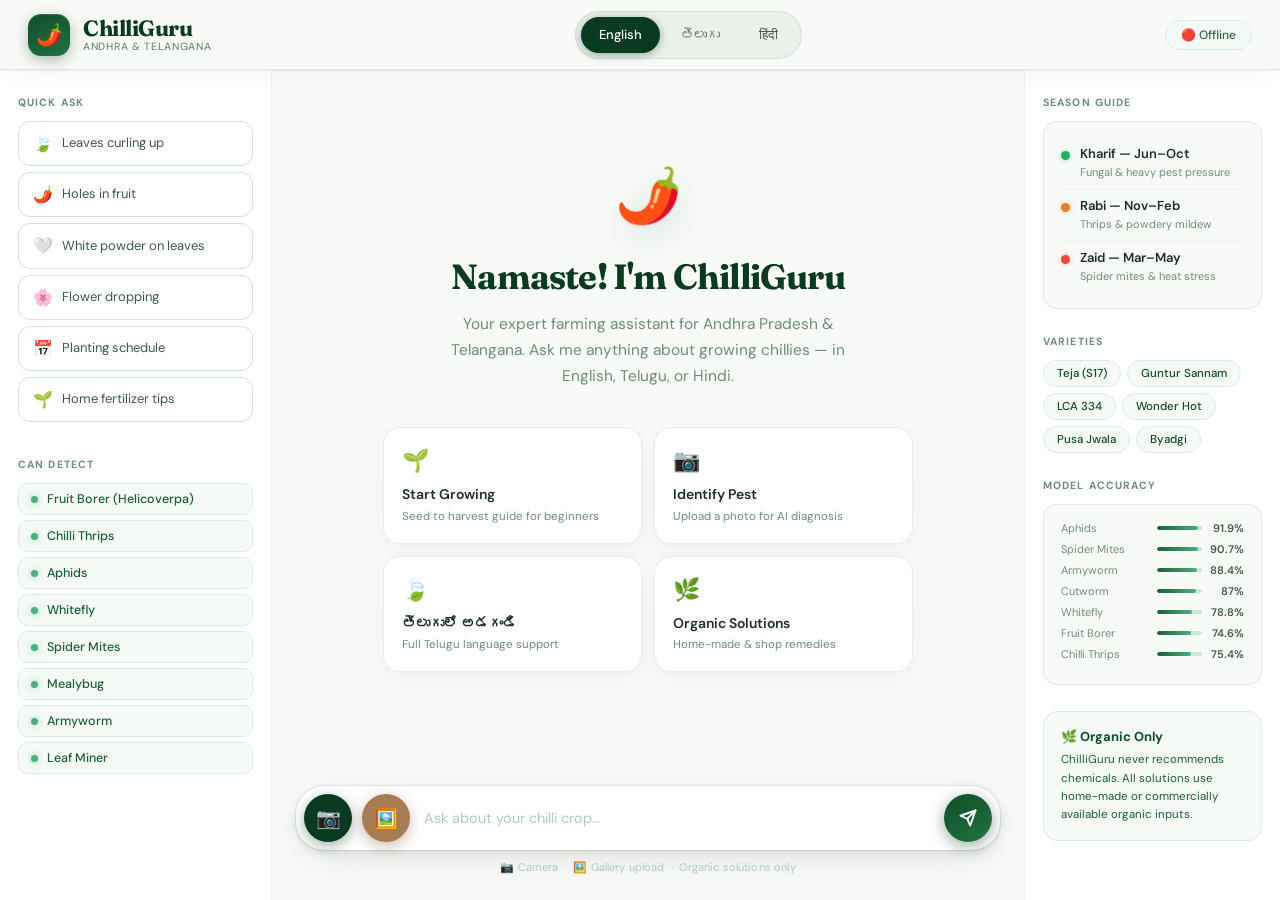
==== static/index.html @ 15f83ca5 "Fix: Repair broken CSS and JS path references after directory cleanup" ====
<!DOCTYPE html>
<html lang="en">
<head>
<meta charset="UTF-8">
<meta name="viewport" content="width=device-width, initial-scale=1.0">
<title>ChilliGuru — Chilli Farming Expert</title>
<link rel="preconnect" href="https://fonts.googleapis.com">
<link rel="preconnect" href="https://fonts.gstatic.com" crossorigin>
<link href="https://fonts.googleapis.com/css2?family=Fraunces:ital,opsz,wght@0,9..144,400;0,9..144,600;0,9..144,700;1,9..144,400&family=DM+Sans:ital,opsz,wght@0,9..40,300;0,9..40,400;0,9..40,500;0,9..40,600;1,9..40,400&display=swap" rel="stylesheet">
<link rel="stylesheet" href="/static/css/style.css">
</head>
<body>

<!-- ── Glassmorphism Header ───────────────────────────────────────────────── -->
<header>
  <div class="logo">
    <div class="logo-mark">🌶️</div>
    <div class="logo-copy">
      <span class="logo-name">ChilliGuru</span>
      <span class="logo-sub">Andhra &amp; Telangana</span>
    </div>
  </div>

  <div class="header-center">
    <div class="lang-capsule-group">
      <button class="lang-capsule active" onclick="setLang('en', this)">English</button>
      <button class="lang-capsule" onclick="setLang('te', this)">తెలుగు</button>
      <button class="lang-capsule" onclick="setLang('hi', this)">हिंदी</button>
    </div>
  </div>

  <div class="header-right">
    <div class="status-pill" id="modelStatusPill">⚪ Checking…</div>
  </div>
</header>

<!-- ── App Layout ─────────────────────────────────────────────────────────── -->
<div class="app-layout">

  <!-- Left Sidebar -->
  <aside class="sidebar-left">

    <div>
      <div class="section-label">Quick Ask</div>
      <button class="quick-btn" onclick="askQuestion('My chilli leaves are curling upward. What should I do?')">
        <span class="q-icon">🍃</span>Leaves curling up
      </button>
      <button class="quick-btn" onclick="askQuestion('I see holes in my chilli fruit. What pest is this?')">
        <span class="q-icon">🌶️</span>Holes in fruit
      </button>
      <button class="quick-btn" onclick="askQuestion('White powder on my chilli leaves. How to treat organically?')">
        <span class="q-icon">🤍</span>White powder on leaves
      </button>
      <button class="quick-btn" onclick="askQuestion('My chilli flowers are dropping. What is the reason?')">
        <span class="q-icon">🌸</span>Flower dropping
      </button>
      <button class="quick-btn" onclick="askQuestion('Best time to plant Teja chilli in Guntur for Kharif season?')">
        <span class="q-icon">📅</span>Planting schedule
      </button>
      <button class="quick-btn" onclick="askQuestion('How to prepare organic fertilizer for chilli at home?')">
        <span class="q-icon">🌱</span>Home fertilizer tips
      </button>
    </div>

    <div>
      <div class="section-label">Can Detect</div>
      <div class="pest-list">
        <div class="pest-tag"><div class="pest-dot"></div>Fruit Borer (Helicoverpa)</div>
        <div class="pest-tag"><div class="pest-dot"></div>Chilli Thrips</div>
        <div class="pest-tag"><div class="pest-dot"></div>Aphids</div>
        <div class="pest-tag"><div class="pest-dot"></div>Whitefly</div>
        <div class="pest-tag"><div class="pest-dot"></div>Spider Mites</div>
        <div class="pest-tag"><div class="pest-dot"></div>Mealybug</div>
        <div class="pest-tag"><div class="pest-dot"></div>Armyworm</div>
        <div class="pest-tag"><div class="pest-dot"></div>Leaf Miner</div>
      </div>
    </div>

  </aside>

  <!-- Main Chat -->
  <main class="chat-area">
    <div class="chat-messages" id="chatMessages">

      <!-- Welcome State -->
      <div class="welcome" id="welcomeState">
        <div class="welcome-glyph">🌶️</div>
        <h2>Namaste! I'm ChilliGuru</h2>
        <p>Your expert farming assistant for Andhra Pradesh &amp; Telangana. Ask me anything about growing chillies — in English, Telugu, or Hindi.</p>
        <div class="welcome-cards">
          <div class="welcome-card" onclick="askQuestion('I am a beginner. How do I start growing Teja chilli?')">
            <span class="wc-icon">🌱</span>
            <div class="wc-title">Start Growing</div>
            <div class="wc-desc">Seed to harvest guide for beginners</div>
          </div>
          <div class="welcome-card" onclick="triggerImageUpload()">
            <span class="wc-icon">📷</span>
            <div class="wc-title">Identify Pest</div>
            <div class="wc-desc">Upload a photo for AI diagnosis</div>
          </div>
          <div class="welcome-card" onclick="askQuestion('నా మిరప ఆకులు పసుపు రంగులోకి మారుతున్నాయి — ఎందుకు?')">
            <span class="wc-icon">🍃</span>
            <div class="wc-title">తెలుగులో అడగండి</div>
            <div class="wc-desc">Full Telugu language support</div>
          </div>
          <div class="welcome-card" onclick="askQuestion('Best organic spray to prevent pests during Kharif season in Guntur?')">
            <span class="wc-icon">🌿</span>
            <div class="wc-title">Organic Solutions</div>
            <div class="wc-desc">Home-made &amp; shop remedies</div>
          </div>
        </div>
      </div>

    </div>

    <!-- Image Preview -->
    <div class="image-preview" id="imagePreview">
      <img class="preview-img" id="previewImg" src="" alt="">
      <span id="previewName">photo.jpg</span>
      <button class="remove-img" onclick="removeImage()" aria-label="Remove image">✕</button>
    </div>

    <!-- Floating Input Dock -->
    <div class="input-area">
      <div class="input-box">
        <button class="dock-camera" onclick="openCamera()" title="Take photo with camera" aria-label="Open camera">📷</button>
        <button class="dock-upload" onclick="triggerImageUpload()" title="Upload from gallery" aria-label="Upload image">🖼️</button>
        <textarea
          id="userInput"
          placeholder="Ask about your chilli crop…"
          rows="1"
          onkeydown="handleKey(event)"
          oninput="autoResize(this)"
        ></textarea>
        <button class="send-btn" id="sendBtn" onclick="sendMessage()" aria-label="Send message">
          <svg width="18" height="18" viewBox="0 0 24 24" fill="none" stroke="currentColor" stroke-width="2.5" stroke-linecap="round" stroke-linejoin="round">
            <path d="M22 2L11 13"/><path d="M22 2L15 22 11 13 2 9l20-7z"/>
          </svg>
        </button>
      </div>
      <div class="input-hint">📷 Camera &nbsp;·&nbsp; 🖼️ Gallery upload &nbsp;·&nbsp; Organic solutions only</div>
    </div>

    <input type="file" id="fileInput" accept="image/*" onchange="handleImageUpload(event)">
  </main>

  <!-- Right Sidebar -->
  <aside class="sidebar-right">

    <div>
      <div class="section-label">Season Guide</div>
      <div class="info-panel">
        <div class="season-item">
          <div class="season-dot" style="background:#27AE60;box-shadow:0 0 6px rgba(39,174,96,.4)"></div>
          <div>
            <div class="season-name">Kharif &mdash; Jun–Oct</div>
            <div class="season-note">Fungal &amp; heavy pest pressure</div>
          </div>
        </div>
        <div class="season-item">
          <div class="season-dot" style="background:#E67E22;box-shadow:0 0 6px rgba(230,126,34,.4)"></div>
          <div>
            <div class="season-name">Rabi &mdash; Nov–Feb</div>
            <div class="season-note">Thrips &amp; powdery mildew</div>
          </div>
        </div>
        <div class="season-item">
          <div class="season-dot" style="background:#E74C3C;box-shadow:0 0 6px rgba(231,76,60,.4)"></div>
          <div>
            <div class="season-name">Zaid &mdash; Mar–May</div>
            <div class="season-note">Spider mites &amp; heat stress</div>
          </div>
        </div>
      </div>
    </div>

    <div>
      <div class="section-label">Varieties</div>
      <div class="variety-cloud">
        <span class="variety-chip">Teja (S17)</span>
        <span class="variety-chip">Guntur Sannam</span>
        <span class="variety-chip">LCA 334</span>
        <span class="variety-chip">Wonder Hot</span>
        <span class="variety-chip">Pusa Jwala</span>
        <span class="variety-chip">Byadgi</span>
      </div>
    </div>

    <div>
      <div class="section-label">Model Accuracy</div>
      <div class="info-panel">
        <div class="acc-row"><span class="acc-name">Aphids</span><div class="acc-track"><div class="acc-fill" style="width:91.9%"></div></div><span class="acc-pct">91.9%</span></div>
        <div class="acc-row"><span class="acc-name">Spider Mites</span><div class="acc-track"><div class="acc-fill" style="width:90.7%"></div></div><span class="acc-pct">90.7%</span></div>
        <div class="acc-row"><span class="acc-name">Armyworm</span><div class="acc-track"><div class="acc-fill" style="width:88.4%"></div></div><span class="acc-pct">88.4%</span></div>
        <div class="acc-row"><span class="acc-name">Cutworm</span><div class="acc-track"><div class="acc-fill" style="width:87%"></div></div><span class="acc-pct">87%</span></div>
        <div class="acc-row"><span class="acc-name">Whitefly</span><div class="acc-track"><div class="acc-fill" style="width:78.8%"></div></div><span class="acc-pct">78.8%</span></div>
        <div class="acc-row"><span class="acc-name">Fruit Borer</span><div class="acc-track"><div class="acc-fill" style="width:74.6%"></div></div><span class="acc-pct">74.6%</span></div>
        <div class="acc-row"><span class="acc-name">Chilli Thrips</span><div class="acc-track"><div class="acc-fill" style="width:75.4%"></div></div><span class="acc-pct">75.4%</span></div>
      </div>
    </div>

    <div class="organic-panel">
      <div class="organic-title">🌿 Organic Only</div>
      <div class="organic-body">ChilliGuru never recommends chemicals. All solutions use home-made or commercially available organic inputs.</div>
    </div>

  </aside>

</div>

<!-- Camera Modal -->
<div class="camera-modal" id="cameraModal">
  <video class="camera-video" id="cameraVideo" autoplay playsinline muted></video>
  <div class="camera-controls">
    <button class="cam-btn capture" onclick="capturePhoto()">📸 Capture</button>
    <button class="cam-btn close-cam" onclick="closeCamera()">✕ Close</button>
  </div>
</div>

<script src="/static/js/app.js"></script>
</body>
</html>
---- static/css/style.css ----
/* ─────────────────────────────────────────────────────────────────────────────
   Design Tokens
───────────────────────────────────────────────────────────────────────────── */
:root {
  /* Emerald brand scale */
  --e-950: #061A0E;
  --e-900: #0A3A20;   /* primary brand */
  --e-800: #0F4D2A;
  --e-700: #1A6035;
  --e-600: #237341;
  --e-500: #2D8B57;
  --e-400: #4CAF7C;
  --e-300: #7DB89B;
  --e-200: #B5D9C8;
  --e-100: #D8EEE5;
  --e-50:  #EEF7F2;
  --e-25:  #F5FAF7;

  /* Earth / Bronze (upload button) */
  --br-900: #4A2800;
  --br-700: #6B4226;
  --br-600: #8B5E3C;
  --br-500: #A67C52;
  --br-300: #C9A882;
  --br-100: #F5EBE0;

  /* Amber (warnings) */
  --am-900: #78350F;
  --am-700: #B45309;
  --am-500: #D97706;
  --am-300: #FCD34D;
  --am-200: #FDE68A;
  --am-100: #FEF3C7;
  --am-50:  #FFFBEB;

  /* Ink scale */
  --ink-950: #081510;
  --ink-800: #1C3029;
  --ink-600: #3D5C48;
  --ink-400: #6B8F7A;
  --ink-200: #AECDBF;
  --ink-100: #D0E4DC;
  --ink-50:  #EBF4EF;

  /* Surfaces */
  --bg:           #F8FAF7;
  --surface:      #FFFFFF;
  --surface-tint: #F2FAF6;

  /* Shadows */
  --shadow-xs:    0 1px 3px rgba(0,0,0,0.04), 0 1px 2px rgba(0,0,0,0.03);
  --shadow-sm:    0 4px 14px -2px rgba(0,0,0,0.06), 0 2px 6px -2px rgba(0,0,0,0.04);
  --shadow-card:  0 10px 30px -5px rgba(0,0,0,0.05), 0 2px 8px -3px rgba(0,0,0,0.03);
  --shadow-float: 0 20px 60px -12px rgba(0,0,0,0.18), 0 8px 24px -8px rgba(0,0,0,0.1);

  /* Touch targets */
  --touch: 48px;
}

/* ─────────────────────────────────────────────────────────────────────────────
   Reset & Base
───────────────────────────────────────────────────────────────────────────── */
*, *::before, *::after { margin: 0; padding: 0; box-sizing: border-box; }
html, body { height: 100%; }

body {
  font-family: 'DM Sans', -apple-system, BlinkMacSystemFont, sans-serif;
  background: var(--bg);
  color: var(--ink-800);
  display: flex;
  flex-direction: column;
  -webkit-font-smoothing: antialiased;
  -moz-osx-font-smoothing: grayscale;
}

button { font-family: inherit; cursor: pointer; }

/* ─────────────────────────────────────────────────────────────────────────────
   Glassmorphism Header
───────────────────────────────────────────────────────────────────────────── */
header {
  position: sticky;
  top: 0;
  z-index: 200;
  height: 70px;
  padding: 0 28px;
  display: flex;
  align-items: center;
  justify-content: space-between;
  gap: 16px;
  /* Glass */
  background: rgba(248, 250, 247, 0.80);
  backdrop-filter: blur(12px);
  -webkit-backdrop-filter: blur(12px);
  border-bottom: 1px solid rgba(10, 58, 32, 0.08);
  box-shadow:
    0 1px 0 rgba(10, 58, 32, 0.05),
    0 6px 30px -10px rgba(0,0,0,0.08);
}

/* Logo */
.logo {
  display: flex;
  align-items: center;
  gap: 13px;
  flex-shrink: 0;
  text-decoration: none;
}

.logo-mark {
  width: 42px;
  height: 42px;
  background: linear-gradient(150deg, var(--e-800) 0%, var(--e-600) 100%);
  border-radius: 13px;
  display: flex;
  align-items: center;
  justify-content: center;
  font-size: 21px;
  flex-shrink: 0;
  box-shadow:
    0 4px 14px rgba(10, 58, 32, 0.32),
    inset 0 1px 0 rgba(255,255,255,0.14);
}

.logo-copy { display: flex; flex-direction: column; line-height: 1; }

.logo-name {
  font-family: 'Fraunces', Georgia, serif;
  font-size: 22px;
  font-weight: 700;
  color: var(--e-900);
  letter-spacing: -0.5px;
}

.logo-sub {
  font-size: 10.5px;
  color: var(--ink-400);
  font-weight: 500;
  letter-spacing: 0.7px;
  text-transform: uppercase;
  margin-top: 3px;
}

/* Language capsule group */
.header-center {
  flex: 1;
  display: flex;
  justify-content: center;
}

.lang-capsule-group {
  display: flex;
  gap: 3px;
  padding: 5px;
  background: rgba(10, 58, 32, 0.05);
  border-radius: 999px;
  border: 1px solid rgba(10, 58, 32, 0.09);
}

.lang-capsule {
  padding: 6px 18px;
  border-radius: 999px;
  font-size: 13px;
  font-weight: 500;
  color: var(--ink-600);
  background: transparent;
  border: none;
  transition: all 0.22s cubic-bezier(0.34, 1.56, 0.64, 1);
  white-space: nowrap;
  min-height: 36px;
  display: flex;
  align-items: center;
  -webkit-tap-highlight-color: transparent;
}

.lang-capsule.active {
  background: var(--e-900);
  color: #fff;
  box-shadow: 0 2px 10px rgba(10, 58, 32, 0.38);
}

.lang-capsule:not(.active):hover {
  background: rgba(10, 58, 32, 0.09);
  color: var(--e-800);
}

/* Status pill */
.header-right { display: flex; align-items: center; gap: 10px; flex-shrink: 0; }

.status-pill {
  padding: 6px 15px;
  border-radius: 999px;
  font-size: 12px;
  font-weight: 500;
  background: var(--surface-tint);
  border: 1px solid var(--e-100);
  color: var(--ink-600);
  white-space: nowrap;
}

.status-pill.online {
  background: var(--e-50);
  border-color: var(--e-200);
  color: var(--e-700);
}

/* ─────────────────────────────────────────────────────────────────────────────
   App Layout (3-column)
───────────────────────────────────────────────────────────────────────────── */
.app-layout {
  display: grid;
  grid-template-columns: 272px 1fr 256px;
  flex: 1;
  height: calc(100vh - 70px);
  overflow: hidden;
}

/* ─────────────────────────────────────────────────────────────────────────────
   Left Sidebar
───────────────────────────────────────────────────────────────────────────── */
.sidebar-left {
  background: var(--surface);
  border-right: 1px solid rgba(10, 58, 32, 0.07);
  padding: 26px 18px;
  overflow-y: auto;
  display: flex;
  flex-direction: column;
  gap: 30px;
  scrollbar-width: thin;
  scrollbar-color: var(--ink-100) transparent;
}

.sidebar-left::-webkit-scrollbar { width: 4px; }
.sidebar-left::-webkit-scrollbar-thumb { background: var(--ink-100); border-radius: 2px; }
.sidebar-left::-webkit-scrollbar-track { background: transparent; }

.section-label {
  font-size: 10.5px;
  font-weight: 700;
  color: var(--ink-400);
  text-transform: uppercase;
  letter-spacing: 1.1px;
  margin-bottom: 12px;
}

/* Quick buttons */
.quick-btn {
  width: 100%;
  text-align: left;
  padding: 10px 14px;
  border-radius: 12px;
  border: 1px solid var(--ink-100);
  background: var(--surface);
  font-size: 13px;
  color: var(--ink-600);
  transition: all 0.18s ease;
  margin-bottom: 6px;
  line-height: 1.45;
  display: flex;
  align-items: center;
  gap: 9px;
  min-height: 44px;
}

.quick-btn:hover {
  background: var(--e-25);
  border-color: var(--e-200);
  color: var(--e-800);
  transform: translateX(3px);
  box-shadow: var(--shadow-xs);
}

.quick-btn .q-icon { font-size: 16px; flex-shrink: 0; }

/* Pest tags */
.pest-list { display: flex; flex-direction: column; gap: 5px; }

.pest-tag {
  display: flex;
  align-items: center;
  gap: 9px;
  padding: 7px 12px;
  border-radius: 10px;
  background: var(--e-25);
  border: 1px solid var(--e-100);
  font-size: 12.5px;
  color: var(--e-700);
  font-weight: 500;
}

.pest-dot {
  width: 7px;
  height: 7px;
  border-radius: 50%;
  background: var(--e-400);
  flex-shrink: 0;
  box-shadow: 0 0 7px rgba(76, 175, 124, 0.55);
}

/* ─────────────────────────────────────────────────────────────────────────────
   Main Chat Area
───────────────────────────────────────────────────────────────────────────── */
.chat-area {
  display: flex;
  flex-direction: column;
  background: var(--bg);
  overflow: hidden;
}

.chat-messages {
  flex: 1;
  overflow-y: auto;
  padding: 38px 46px;
  display: flex;
  flex-direction: column;
  gap: 28px;
  scroll-behavior: smooth;
  scrollbar-width: thin;
  scrollbar-color: var(--ink-100) transparent;
}

.chat-messages::-webkit-scrollbar { width: 5px; }
.chat-messages::-webkit-scrollbar-thumb { background: var(--ink-100); border-radius: 3px; }
.chat-messages::-webkit-scrollbar-track { background: transparent; }

/* ─────────────────────────────────────────────────────────────────────────────
   Welcome Screen
───────────────────────────────────────────────────────────────────────────── */
.welcome {
  display: flex;
  flex-direction: column;
  align-items: center;
  text-align: center;
  padding: 52px 24px 28px;
  gap: 0;
}

.welcome-glyph {
  font-size: 54px;
  animation: glyph-float 3.8s ease-in-out infinite;
  margin-bottom: 26px;
  filter: drop-shadow(0 10px 20px rgba(10, 58, 32, 0.16));
  display: block;
}

@keyframes glyph-float {
  0%, 100% { transform: translateY(0) rotate(-1.5deg); }
  50%       { transform: translateY(-11px) rotate(2deg); }
}

.welcome h2 {
  font-family: 'Fraunces', Georgia, serif;
  font-size: 35px;
  font-weight: 700;
  color: var(--e-900);
  letter-spacing: -0.8px;
  line-height: 1.15;
  margin-bottom: 14px;
}

.welcome p {
  font-size: 15.5px;
  color: var(--ink-400);
  max-width: 400px;
  line-height: 1.68;
  margin-bottom: 38px;
}

.welcome-cards {
  display: grid;
  grid-template-columns: repeat(2, 1fr);
  gap: 12px;
  max-width: 530px;
  width: 100%;
}

.welcome-card {
  background: var(--surface);
  border: 1px solid rgba(10, 58, 32, 0.09);
  border-radius: 17px;
  padding: 18px 18px;
  text-align: left;
  cursor: pointer;
  transition: all 0.22s cubic-bezier(0.34, 1.56, 0.64, 1);
  box-shadow: var(--shadow-card);
}

.welcome-card:hover {
  border-color: var(--e-300);
  box-shadow: 0 14px 44px -8px rgba(10, 58, 32, 0.14);
  transform: translateY(-3px);
}

.wc-icon { font-size: 22px; margin-bottom: 10px; display: block; }
.wc-title { font-size: 14px; font-weight: 600; color: var(--ink-800); margin-bottom: 4px; line-height: 1.3; }
.wc-desc  { font-size: 11.5px; color: var(--ink-400); line-height: 1.5; }

/* ─────────────────────────────────────────────────────────────────────────────
   Message Bubbles
───────────────────────────────────────────────────────────────────────────── */
.message {
  display: flex;
  gap: 13px;
  animation: msg-in 0.28s cubic-bezier(0.34, 1.56, 0.64, 1);
}

@keyframes msg-in {
  from { opacity: 0; transform: translateY(10px) scale(0.97); }
  to   { opacity: 1; transform: translateY(0) scale(1); }
}

.message.user { flex-direction: row-reverse; }

.avatar {
  width: 38px;
  height: 38px;
  border-radius: 50%;
  display: flex;
  align-items: center;
  justify-content: center;
  font-size: 18px;
  flex-shrink: 0;
  box-shadow: var(--shadow-sm);
}

.avatar.bot  { background: linear-gradient(150deg, var(--e-800), var(--e-600)); }
.avatar.user-av {
  background: var(--e-900);
  color: #fff;
  font-size: 11.5px;
  font-weight: 700;
  letter-spacing: 0.4px;
}

.bubble {
  max-width: 70%;
  padding: 15px 20px;
  border-radius: 18px;
  font-size: 14.5px;
  line-height: 1.72;
  position: relative;
}

.message.bot .bubble {
  background: var(--surface);
  border: 1px solid rgba(10, 58, 32, 0.08);
  border-radius: 4px 18px 18px 18px;
  box-shadow: var(--shadow-card);
}

.message.user .bubble {
  background: linear-gradient(145deg, var(--e-900) 0%, var(--e-700) 100%);
  color: #fff;
  border-radius: 18px 4px 18px 18px;
  box-shadow: 0 8px 28px -6px rgba(10, 58, 32, 0.38);
}

.bubble-name {
  font-size: 10.5px;
  font-weight: 700;
  color: var(--e-700);
  letter-spacing: 0.9px;
  text-transform: uppercase;
  margin-bottom: 7px;
}

/* Image inside bubble */
.bubble img {
  max-width: 216px;
  border-radius: 12px;
  margin-bottom: 10px;
  display: block;
  border: 2px solid rgba(255,255,255,0.22);
  box-shadow: 0 4px 18px rgba(0,0,0,0.16);
}

/* Typing indicator */
.typing {
  display: flex;
  gap: 5px;
  align-items: center;
  padding: 16px 20px;
  background: var(--surface);
  border: 1px solid rgba(10, 58, 32, 0.08);
  border-radius: 4px 18px 18px 18px;
  width: fit-content;
  box-shadow: var(--shadow-card);
}

.typing span {
  width: 7px;
  height: 7px;
  border-radius: 50%;
  background: var(--ink-200);
  animation: typing-dot 1.3s ease-in-out infinite;
}

.typing span:nth-child(2) { animation-delay: 0.18s; }
.typing span:nth-child(3) { animation-delay: 0.36s; }

@keyframes typing-dot {
  0%, 60%, 100% { transform: translateY(0); opacity: 0.5; }
  30%            { transform: translateY(-7px); opacity: 1; }
}

/* Streaming cursor — shown on the live text node while Groq is generating */
.streaming-cursor::after {
  content: '▋';
  animation: cursor-blink 0.85s step-end infinite;
  opacity: 0.75;
  font-size: 0.85em;
  color: var(--e-400);
  margin-left: 1px;
}

@keyframes cursor-blink {
  0%, 100% { opacity: 0.75; }
  50%       { opacity: 0; }
}

/* ─────────────────────────────────────────────────────────────────────────────
   Pest Detection Card (Editorial)
───────────────────────────────────────────────────────────────────────────── */
.detection-card {
  background: var(--surface);
  border-radius: 17px;
  padding: 20px 22px;
  margin-bottom: 14px;
  border: 1px solid var(--ink-100);
  box-shadow: var(--shadow-card);
}

.detection-card.low-conf {
  border-color: var(--am-200);
  background: linear-gradient(160deg, #fff 55%, var(--am-50) 100%);
}

/* Low confidence warning badge — soft amber capsule */
.warning-badge-inline {
  display: inline-flex;
  align-items: center;
  gap: 6px;
  background: var(--am-100);
  border: 1px solid var(--am-200);
  border-radius: 999px;
  padding: 5px 14px;
  font-size: 11.5px;
  font-weight: 600;
  color: var(--am-700);
  margin-bottom: 13px;
  letter-spacing: 0.1px;
}

/* Pest name — bold & prominent */
.det-pest-name {
  font-family: 'Fraunces', Georgia, serif;
  font-size: 22px;
  font-weight: 700;
  color: var(--ink-800);
  line-height: 1.2;
  margin-bottom: 5px;
  letter-spacing: -0.3px;
}

/* Telugu — sage green, distinct */
.det-telugu {
  font-size: 18px;
  font-weight: 600;
  color: var(--e-700);
  margin-bottom: 15px;
  line-height: 1.35;
}

.det-meta {
  display: flex;
  align-items: center;
  gap: 12px;
  flex-wrap: wrap;
  margin-bottom: 14px;
}

.det-confidence {
  font-size: 17px;
  font-weight: 800;
  color: var(--e-700);
  font-variant-numeric: tabular-nums;
  letter-spacing: -0.3px;
}

.det-confidence.low { color: var(--am-700); }

.det-type {
  font-size: 10.5px;
  font-weight: 700;
  text-transform: uppercase;
  letter-spacing: 0.9px;
  color: var(--ink-600);
  background: var(--e-25);
  border: 1px solid var(--e-100);
  padding: 4px 10px;
  border-radius: 6px;
}

/* Glowing thin progress indicator */
.conf-bar-wrap { }

.conf-bar-label {
  font-size: 10.5px;
  color: var(--ink-400);
  font-weight: 500;
  margin-bottom: 7px;
  letter-spacing: 0.2px;
}

.conf-track {
  height: 5px;
  background: var(--ink-100);
  border-radius: 999px;
  overflow: hidden;
}

.conf-fill {
  height: 100%;
  border-radius: 999px;
  background: linear-gradient(90deg, var(--e-700), var(--e-400));
  box-shadow: 0 0 10px rgba(76, 175, 124, 0.55);
  transition: width 0.95s cubic-bezier(0.34, 1.56, 0.64, 1);
}

.conf-fill.low {
  background: linear-gradient(90deg, var(--am-700), var(--am-500));
  box-shadow: 0 0 10px rgba(217, 119, 6, 0.5);
}

/* ─────────────────────────────────────────────────────────────────────────────
   Image Preview Bar
───────────────────────────────────────────────────────────────────────────── */
.image-preview {
  display: none;
  align-items: center;
  gap: 11px;
  margin: 0 24px 12px;
  padding: 10px 14px;
  background: var(--e-25);
  border: 1px solid var(--e-100);
  border-radius: 14px;
  font-size: 13px;
  color: var(--e-700);
}

.image-preview.show { display: flex; }

.preview-img {
  width: 44px;
  height: 44px;
  border-radius: 9px;
  object-fit: cover;
  border: 2px solid var(--e-200);
  flex-shrink: 0;
}

#previewName {
  flex: 1;
  font-weight: 500;
  font-size: 13px;
  color: var(--e-800);
  overflow: hidden;
  text-overflow: ellipsis;
  white-space: nowrap;
}

.remove-img {
  width: 28px;
  height: 28px;
  border-radius: 50%;
  background: var(--e-100);
  border: none;
  display: flex;
  align-items: center;
  justify-content: center;
  font-size: 13px;
  color: var(--e-700);
  flex-shrink: 0;
  transition: background 0.15s;
  cursor: pointer;
}

.remove-img:hover { background: var(--e-200); }

/* ─────────────────────────────────────────────────────────────────────────────
   Floating Input Dock
───────────────────────────────────────────────────────────────────────────── */
.input-area {
  padding: 0 24px 26px;
  background: var(--bg);
}

.input-box {
  background: var(--surface);
  border-radius: 28px;
  padding: 8px 8px 8px 8px;
  display: flex;
  align-items: center;
  gap: 10px;
  /* Float shadow + subtle ring */
  box-shadow:
    0 10px 40px -10px rgba(0,0,0,0.14),
    0 2px 8px rgba(0,0,0,0.05),
    0 0 0 1px rgba(10, 58, 32, 0.08);
  transition: box-shadow 0.22s ease;
}

.input-box:focus-within {
  box-shadow:
    0 12px 48px -10px rgba(10, 58, 32, 0.22),
    0 3px 10px rgba(10, 58, 32, 0.06),
    0 0 0 1.5px rgba(10, 58, 32, 0.28);
}

/* Camera button — dark emerald circle */
.dock-camera {
  width: var(--touch);
  height: var(--touch);
  border-radius: 50%;
  background: var(--e-900);
  border: none;
  display: flex;
  align-items: center;
  justify-content: center;
  font-size: 20px;
  flex-shrink: 0;
  transition: all 0.2s cubic-bezier(0.34, 1.56, 0.64, 1);
  box-shadow: 0 4px 14px rgba(10, 58, 32, 0.38);
  -webkit-tap-highlight-color: transparent;
}

.dock-camera:hover  { background: var(--e-800); transform: scale(1.07); box-shadow: 0 6px 20px rgba(10, 58, 32, 0.48); }
.dock-camera:active { transform: scale(0.93); }

/* Upload button — earthy bronze circle */
.dock-upload {
  width: var(--touch);
  height: var(--touch);
  border-radius: 50%;
  background: var(--br-500);
  border: none;
  display: flex;
  align-items: center;
  justify-content: center;
  font-size: 19px;
  flex-shrink: 0;
  transition: all 0.2s cubic-bezier(0.34, 1.56, 0.64, 1);
  box-shadow: 0 4px 14px rgba(107, 66, 38, 0.36);
  -webkit-tap-highlight-color: transparent;
}

.dock-upload:hover  { background: var(--br-700); transform: scale(1.07); box-shadow: 0 6px 20px rgba(107, 66, 38, 0.46); }
.dock-upload:active { transform: scale(0.93); }

/* Textarea */
textarea {
  flex: 1;
  border: none;
  outline: none;
  font-family: 'DM Sans', sans-serif;
  font-size: 14.5px;
  color: var(--ink-800);
  background: transparent;
  resize: none;
  max-height: 120px;
  min-height: 28px;
  line-height: 1.57;
  padding: 8px 4px;
}

textarea::placeholder { color: var(--ink-200); }

/* Send button — emerald gradient */
.send-btn {
  width: var(--touch);
  height: var(--touch);
  border-radius: 50%;
  background: linear-gradient(145deg, var(--e-800), var(--e-600));
  border: none;
  color: #fff;
  display: flex;
  align-items: center;
  justify-content: center;
  flex-shrink: 0;
  transition: all 0.2s cubic-bezier(0.34, 1.56, 0.64, 1);
  box-shadow: 0 4px 16px rgba(10, 58, 32, 0.42);
  -webkit-tap-highlight-color: transparent;
}

.send-btn:hover  { transform: scale(1.07); box-shadow: 0 6px 22px rgba(10, 58, 32, 0.52); }
.send-btn:active { transform: scale(0.93); }
.send-btn:disabled {
  background: var(--ink-100);
  box-shadow: none;
  cursor: not-allowed;
  transform: none;
  color: var(--ink-200);
}

.input-hint {
  font-size: 11px;
  color: var(--ink-200);
  text-align: center;
  margin-top: 10px;
  letter-spacing: 0.15px;
}

/* ─────────────────────────────────────────────────────────────────────────────
   Right Sidebar
───────────────────────────────────────────────────────────────────────────── */
.sidebar-right {
  background: var(--surface);
  border-left: 1px solid rgba(10, 58, 32, 0.07);
  padding: 26px 18px;
  overflow-y: auto;
  display: flex;
  flex-direction: column;
  gap: 26px;
  scrollbar-width: thin;
  scrollbar-color: var(--ink-100) transparent;
}

.sidebar-right::-webkit-scrollbar { width: 4px; }
.sidebar-right::-webkit-scrollbar-thumb { background: var(--ink-100); border-radius: 2px; }

.info-panel {
  background: var(--bg);
  border: 1px solid rgba(10, 58, 32, 0.08);
  border-radius: 14px;
  padding: 16px 17px;
}

/* Season rows */
.season-item {
  display: flex;
  align-items: flex-start;
  gap: 10px;
  padding: 8px 0;
  border-bottom: 1px solid var(--ink-50);
}
.season-item:last-child { border-bottom: none; }

.season-dot {
  width: 9px;
  height: 9px;
  border-radius: 50%;
  flex-shrink: 0;
  margin-top: 5px;
}

.season-name { font-size: 13px; font-weight: 600; color: var(--ink-800); line-height: 1.3; }
.season-note { font-size: 11px; color: var(--ink-400); line-height: 1.45; margin-top: 2px; }

/* Variety chips */
.variety-cloud { display: flex; flex-wrap: wrap; gap: 6px; }

.variety-chip {
  display: inline-block;
  padding: 5px 13px;
  border-radius: 999px;
  background: var(--e-25);
  border: 1px solid var(--e-100);
  font-size: 11.5px;
  color: var(--e-800);
  font-weight: 500;
}

/* Accuracy bars */
.acc-row {
  display: flex;
  align-items: center;
  gap: 8px;
  font-size: 11.5px;
  margin-bottom: 7px;
}

.acc-name { width: 88px; flex-shrink: 0; font-size: 11px; color: var(--ink-400); }

.acc-track {
  flex: 1;
  height: 4px;
  background: var(--ink-100);
  border-radius: 2px;
  overflow: hidden;
}

.acc-fill {
  height: 100%;
  background: linear-gradient(90deg, var(--e-700), var(--e-400));
  border-radius: 2px;
}

.acc-pct {
  width: 34px;
  text-align: right;
  flex-shrink: 0;
  font-weight: 600;
  font-size: 11px;
  color: var(--ink-600);
}

/* Organic badge */
.organic-panel {
  background: var(--e-25);
  border: 1px solid var(--e-100);
  border-radius: 14px;
  padding: 16px 17px;
}

.organic-title { font-size: 13px; font-weight: 700; color: var(--e-800); margin-bottom: 6px; }
.organic-body  { font-size: 11.5px; color: var(--e-700); line-height: 1.58; }

/* ─────────────────────────────────────────────────────────────────────────────
   Camera Modal
───────────────────────────────────────────────────────────────────────────── */
.camera-modal {
  display: none;
  position: fixed;
  inset: 0;
  background: rgba(6, 18, 10, 0.92);
  z-index: 500;
  flex-direction: column;
  align-items: center;
  justify-content: center;
  gap: 24px;
  padding: 24px;
}

.camera-modal.show { display: flex; }

.camera-video {
  width: 100%;
  max-width: 500px;
  border-radius: 20px;
  background: #0a1a10;
  display: block;
  box-shadow: 0 32px 100px rgba(0,0,0,0.6);
}

.camera-controls { display: flex; gap: 12px; }

.cam-btn {
  padding: 14px 34px;
  min-height: var(--touch);
  border-radius: 999px;
  border: none;
  font-size: 15px;
  font-weight: 600;
  transition: all 0.18s ease;
  -webkit-tap-highlight-color: transparent;
}

.cam-btn.capture {
  background: var(--e-900);
  color: #fff;
  min-width: 160px;
  box-shadow: 0 6px 22px rgba(10, 58, 32, 0.48);
}

.cam-btn.capture:hover  { background: var(--e-700); transform: scale(1.03); }
.cam-btn.capture:active { transform: scale(0.97); }

.cam-btn.close-cam {
  background: rgba(255,255,255,0.09);
  color: rgba(255,255,255,0.82);
  border: 1.5px solid rgba(255,255,255,0.18);
}

.cam-btn.close-cam:hover { background: rgba(255,255,255,0.16); }

/* Hidden file input */
#fileInput { display: none; }

/* ─────────────────────────────────────────────────────────────────────────────
   Responsive
───────────────────────────────────────────────────────────────────────────── */
@media (max-width: 1080px) {
  .app-layout { grid-template-columns: 248px 1fr; }
  .sidebar-right { display: none; }
}

@media (max-width: 740px) {
  .app-layout { grid-template-columns: 1fr; }
  .sidebar-left { display: none; }
  .header-center { display: none; }
  .chat-messages { padding: 22px 16px; gap: 20px; }
  .input-area { padding: 0 12px 22px; }
  .bubble { max-width: 88%; font-size: 15px; }
  .det-pest-name { font-size: 20px; }
  .det-telugu { font-size: 17px; }
  .welcome h2 { font-size: 28px; }
  .welcome-cards { grid-template-columns: 1fr; }
  header { padding: 0 16px; }
}

@media (max-width: 420px) {
  .bubble { max-width: 94%; }
  .welcome h2 { font-size: 24px; }
  .det-pest-name { font-size: 19px; }
  .det-confidence { font-size: 16px; }
}
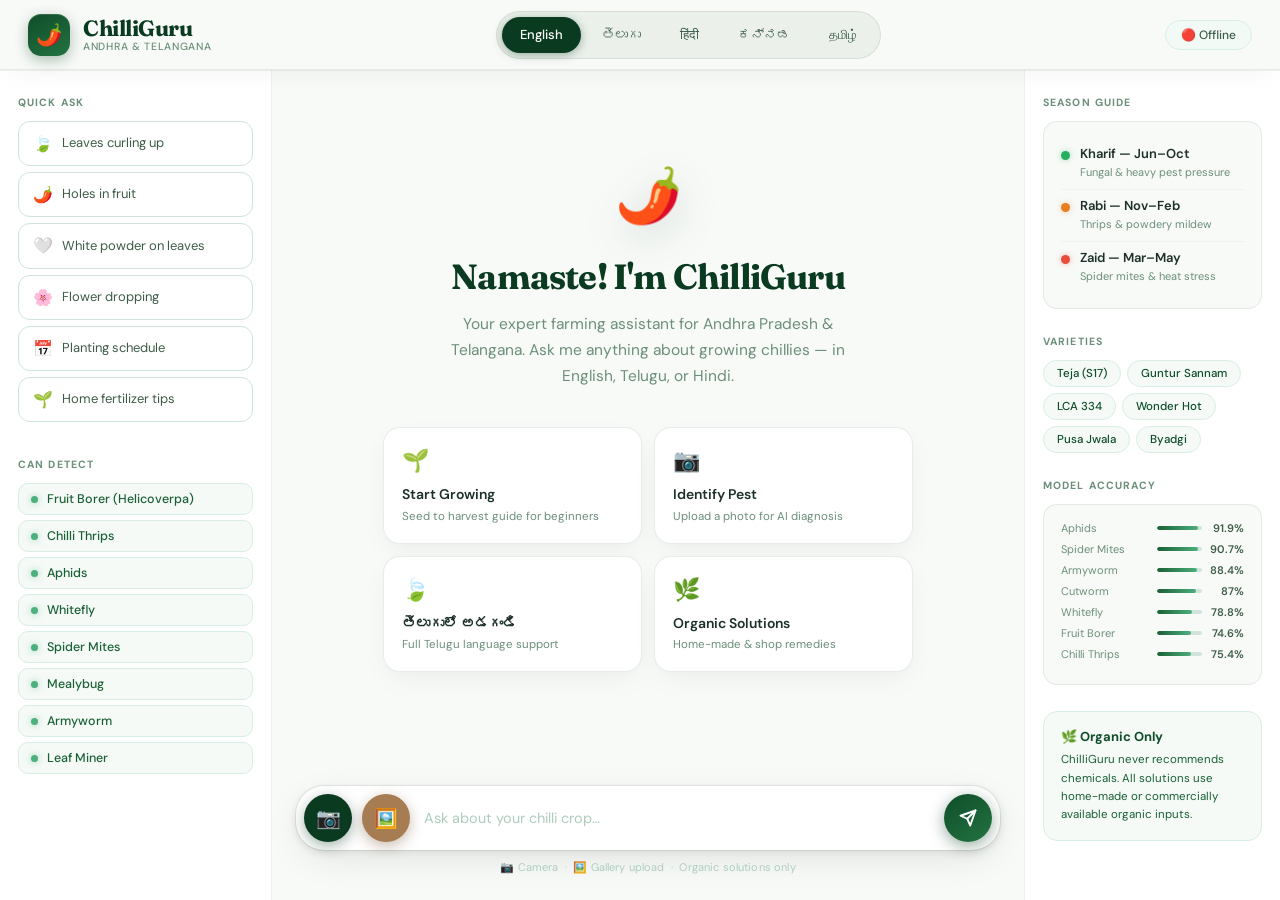
==== commit 4955c521: "Implement frontend Geolocation, Language Negotiation, and SSE Streaming UI layer" ====
--- a/static/index.html
+++ b/static/index.html
@@ -26,6 +26,8 @@
       <button class="lang-capsule active" onclick="setLang('en', this)">English</button>
       <button class="lang-capsule" onclick="setLang('te', this)">తెలుగు</button>
       <button class="lang-capsule" onclick="setLang('hi', this)">हिंदी</button>
+      <button class="lang-capsule" onclick="setLang('kn', this)">ಕನ್ನಡ</button>
+      <button class="lang-capsule" onclick="setLang('ta', this)">தமிழ்</button>
     </div>
   </div>
 
--- a/static/css/style.css
+++ b/static/css/style.css
@@ -1004,3 +1004,48 @@
   .det-pest-name { font-size: 19px; }
   .det-confidence { font-size: 16px; }
 }
+
+/* ── SSE Streaming Advisory Box ─────────────────────────────────────────── */
+.advisory-stream-container {
+  display: flex;
+  flex-direction: column;
+  gap: 16px;
+  margin-top: 14px;
+  width: 100%;
+}
+.advisory-card {
+  background: rgba(255, 255, 255, 0.75);
+  border: 1px solid rgba(0, 0, 0, 0.08);
+  border-radius: 12px;
+  padding: 14px;
+  box-shadow: 0 4px 12px rgba(0, 0, 0, 0.02);
+  transition: all 0.2s ease;
+  backdrop-filter: blur(10px);
+}
+.advisory-card .card-header {
+  font-size: 13px;
+  font-weight: 600;
+  margin-bottom: 8px;
+  text-transform: uppercase;
+  letter-spacing: 0.5px;
+}
+.climate-card .card-header { color: #2980b9; }
+.organic-card .card-header { color: #27ae60; }
+.inorganic-card .card-header { color: #c0392b; }
+
+.advisory-card .card-body {
+  font-size: 13.5px;
+  line-height: 1.5;
+  color: #2c3e50;
+  white-space: pre-wrap;
+}
+
+.streaming-cursor::after {
+  content: "▋";
+  animation: blink-cursor 1s step-start infinite;
+  color: var(--text-lt);
+  margin-left: 2px;
+}
+@keyframes blink-cursor {
+  50% { opacity: 0; }
+}
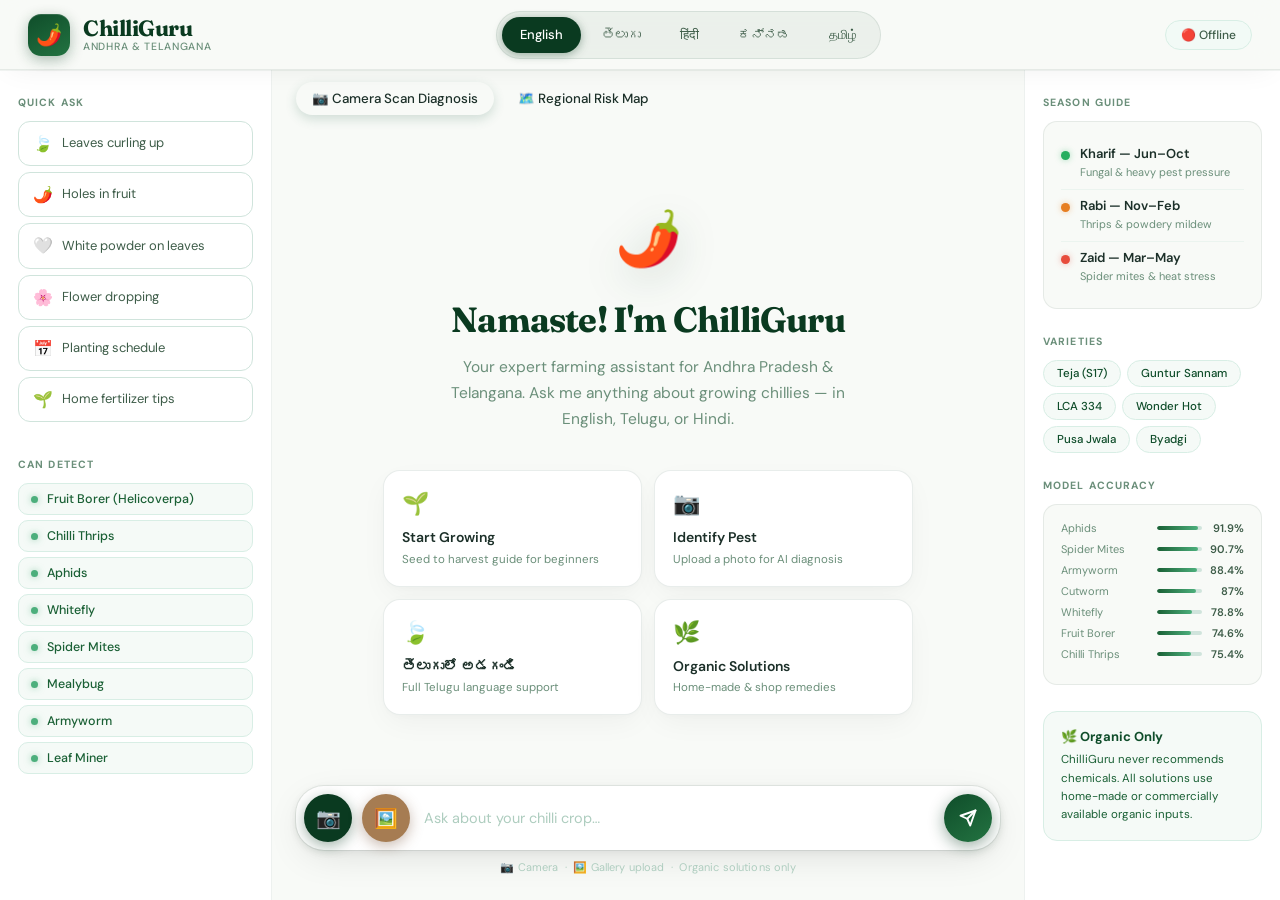
==== commit 32ca18c4: "test: full end-to-end telemetry injection to trigger automated cloud calibration runner" ====
--- a/static/index.html
+++ b/static/index.html
@@ -8,6 +8,9 @@
 <link rel="preconnect" href="https://fonts.gstatic.com" crossorigin>
 <link href="https://fonts.googleapis.com/css2?family=Fraunces:ital,opsz,wght@0,9..144,400;0,9..144,600;0,9..144,700;1,9..144,400&family=DM+Sans:ital,opsz,wght@0,9..40,300;0,9..40,400;0,9..40,500;0,9..40,600;1,9..40,400&display=swap" rel="stylesheet">
 <link rel="stylesheet" href="/static/css/style.css">
+<!-- Leaflet Map CSS & JS -->
+<link rel="stylesheet" href="https://unpkg.com/leaflet@1.9.4/dist/leaflet.css" integrity="sha256-p4NxAoJBhIIN+hmNHrzRCf9tD/miZyoHS5obTRR9BMY=" crossorigin="" />
+<script src="https://unpkg.com/leaflet@1.9.4/dist/leaflet.js" integrity="sha256-20nQCchB9co0qIjJZRGuk2/Z9VM+kNiyxNV1lvTlZBo=" crossorigin=""></script>
 </head>
 <body>
 
@@ -81,66 +84,89 @@
   </aside>
 
   <!-- Main Chat -->
-  <main class="chat-area">
-    <div class="chat-messages" id="chatMessages">
-
-      <!-- Welcome State -->
-      <div class="welcome" id="welcomeState">
-        <div class="welcome-glyph">🌶️</div>
-        <h2>Namaste! I'm ChilliGuru</h2>
-        <p>Your expert farming assistant for Andhra Pradesh &amp; Telangana. Ask me anything about growing chillies — in English, Telugu, or Hindi.</p>
-        <div class="welcome-cards">
-          <div class="welcome-card" onclick="askQuestion('I am a beginner. How do I start growing Teja chilli?')">
-            <span class="wc-icon">🌱</span>
-            <div class="wc-title">Start Growing</div>
-            <div class="wc-desc">Seed to harvest guide for beginners</div>
-          </div>
-          <div class="welcome-card" onclick="triggerImageUpload()">
-            <span class="wc-icon">📷</span>
-            <div class="wc-title">Identify Pest</div>
-            <div class="wc-desc">Upload a photo for AI diagnosis</div>
-          </div>
-          <div class="welcome-card" onclick="askQuestion('నా మిరప ఆకులు పసుపు రంగులోకి మారుతున్నాయి — ఎందుకు?')">
-            <span class="wc-icon">🍃</span>
-            <div class="wc-title">తెలుగులో అడగండి</div>
-            <div class="wc-desc">Full Telugu language support</div>
-          </div>
-          <div class="welcome-card" onclick="askQuestion('Best organic spray to prevent pests during Kharif season in Guntur?')">
-            <span class="wc-icon">🌿</span>
-            <div class="wc-title">Organic Solutions</div>
-            <div class="wc-desc">Home-made &amp; shop remedies</div>
-          </div>
-        </div>
-      </div>
-
-    </div>
-
-    <!-- Image Preview -->
-    <div class="image-preview" id="imagePreview">
-      <img class="preview-img" id="previewImg" src="" alt="">
-      <span id="previewName">photo.jpg</span>
-      <button class="remove-img" onclick="removeImage()" aria-label="Remove image">✕</button>
-    </div>
-
-    <!-- Floating Input Dock -->
-    <div class="input-area">
-      <div class="input-box">
-        <button class="dock-camera" onclick="openCamera()" title="Take photo with camera" aria-label="Open camera">📷</button>
-        <button class="dock-upload" onclick="triggerImageUpload()" title="Upload from gallery" aria-label="Upload image">🖼️</button>
-        <textarea
-          id="userInput"
-          placeholder="Ask about your chilli crop…"
-          rows="1"
-          onkeydown="handleKey(event)"
-          oninput="autoResize(this)"
-        ></textarea>
-        <button class="send-btn" id="sendBtn" onclick="sendMessage()" aria-label="Send message">
-          <svg width="18" height="18" viewBox="0 0 24 24" fill="none" stroke="currentColor" stroke-width="2.5" stroke-linecap="round" stroke-linejoin="round">
-            <path d="M22 2L11 13"/><path d="M22 2L15 22 11 13 2 9l20-7z"/>
-          </svg>
-        </button>
-      </div>
-      <div class="input-hint">📷 Camera &nbsp;·&nbsp; 🖼️ Gallery upload &nbsp;·&nbsp; Organic solutions only</div>
+  <main class="chat-area" style="display: flex; flex-direction: column;">
+    <div class="tab-container">
+      <button class="tab-btn active" onclick="switchTab('chat')">📷 Camera Scan Diagnosis</button>
+      <button class="tab-btn" onclick="switchTab('map')">🗺️ Regional Risk Map</button>
+    </div>
+
+    <!-- Chat Tab Panel -->
+    <div id="chat-tab-panel" class="tab-panel active" style="display: flex; flex-direction: column; flex: 1; min-height: 0;">
+      <div class="chat-messages" id="chatMessages" style="flex: 1; overflow-y: auto; padding: 24px;">
+        <!-- Welcome State -->
+        <div class="welcome" id="welcomeState">
+          <div class="welcome-glyph">🌶️</div>
+          <h2>Namaste! I'm ChilliGuru</h2>
+          <p>Your expert farming assistant for Andhra Pradesh &amp; Telangana. Ask me anything about growing chillies — in English, Telugu, or Hindi.</p>
+          <div class="welcome-cards">
+            <div class="welcome-card" onclick="askQuestion('I am a beginner. How do I start growing Teja chilli?')">
+              <span class="wc-icon">🌱</span>
+              <div class="wc-title">Start Growing</div>
+              <div class="wc-desc">Seed to harvest guide for beginners</div>
+            </div>
+            <div class="welcome-card" onclick="triggerImageUpload()">
+              <span class="wc-icon">📷</span>
+              <div class="wc-title">Identify Pest</div>
+              <div class="wc-desc">Upload a photo for AI diagnosis</div>
+            </div>
+            <div class="welcome-card" onclick="askQuestion('నా మిరప ఆకులు పసుపు రంగులోకి మారుతున్నాయి — ఎందుకు?')">
+              <span class="wc-icon">🍃</span>
+              <div class="wc-title">తెలుగులో అడగండి</div>
+              <div class="wc-desc">Full Telugu language support</div>
+            </div>
+            <div class="welcome-card" onclick="askQuestion('Best organic spray to prevent pests during Kharif season in Guntur?')">
+              <span class="wc-icon">🌿</span>
+              <div class="wc-title">Organic Solutions</div>
+              <div class="wc-desc">Home-made &amp; shop remedies</div>
+            </div>
+          </div>
+        </div>
+      </div>
+
+      <!-- Image Preview -->
+      <div class="image-preview" id="imagePreview">
+        <img class="preview-img" id="previewImg" src="" alt="">
+        <span id="previewName">photo.jpg</span>
+        <button class="remove-img" onclick="removeImage()" aria-label="Remove image">✕</button>
+      </div>
+
+      <!-- Floating Input Dock -->
+      <div class="input-area">
+        <div class="input-box">
+          <button class="dock-camera" onclick="openCamera()" title="Take photo with camera" aria-label="Open camera">📷</button>
+          <button class="dock-upload" onclick="triggerImageUpload()" title="Upload from gallery" aria-label="Upload image">🖼️</button>
+          <textarea
+            id="userInput"
+            placeholder="Ask about your chilli crop…"
+            rows="1"
+            onkeydown="handleKey(event)"
+            oninput="autoResize(this)"
+          ></textarea>
+          <button class="send-btn" id="sendBtn" onclick="sendMessage()" aria-label="Send message">
+            <svg width="18" height="18" viewBox="0 0 24 24" fill="none" stroke="currentColor" stroke-width="2.5" stroke-linecap="round" stroke-linejoin="round">
+              <path d="M22 2L11 13"/><path d="M22 2L15 22 11 13 2 9l20-7z"/>
+            </svg>
+          </button>
+        </div>
+        <div class="input-hint">📷 Camera &nbsp;·&nbsp; 🖼️ Gallery upload &nbsp;·&nbsp; Organic solutions only</div>
+      </div>
+    </div>
+
+    <!-- Map Tab Panel -->
+    <div id="map-tab-panel" class="tab-panel" style="display: none; flex-direction: column; flex: 1; min-height: 0; padding: 24px;">
+      <div style="background: var(--white); border-radius: 16px; border: 1px solid var(--border); padding: 20px; box-shadow: var(--shadow); display: flex; flex-direction: column; gap: 16px; flex: 1; min-height: 0;">
+        <div style="display: flex; justify-content: space-between; align-items: center;">
+          <h2 style="font-family: 'Fraunces', serif; font-size: 1.5rem; color: var(--green); margin: 0;">Regional Climate & Pest Risk</h2>
+          <span style="font-size: 0.85rem; color: var(--text-lt);" id="map-location-status">Detecting coordinates...</span>
+        </div>
+        <div id="regional-pest-map" style="height: 450px; border-radius: 12px; z-index: 1;"></div>
+        <div style="font-size: 0.85rem; color: var(--text-lt); line-height: 1.4;">
+          <strong>How to read the map:</strong> Circles represent localized monitoring centers. 
+          <span style="color: #c0392b; font-weight: bold;">Red</span> denotes Critical risk, 
+          <span style="color: #d35400; font-weight: bold;">Orange</span> is High risk, and 
+          <span style="color: #f1c40f; font-weight: bold;">Yellow</span> is Moderate risk. Click a circle to see specific climate values and high-risk pests.
+        </div>
+      </div>
     </div>
 
     <input type="file" id="fileInput" accept="image/*" onchange="handleImageUpload(event)">
--- a/static/css/style.css
+++ b/static/css/style.css
@@ -1049,3 +1049,49 @@
 @keyframes blink-cursor {
   50% { opacity: 0; }
 }
+
+/* Tabs Container */
+.tab-container {
+  display: flex;
+  gap: 8px;
+  padding: 12px 24px;
+  background: var(--white);
+  border-bottom: 1px solid var(--border);
+  position: sticky;
+  top: 0;
+  z-index: 10;
+}
+.tab-btn {
+  padding: 8px 16px;
+  border-radius: 20px;
+  border: 1px solid var(--border);
+  background: var(--cream);
+  color: var(--text-lt);
+  font-family: inherit;
+  font-weight: 500;
+  cursor: pointer;
+  transition: all 0.2s ease;
+  display: flex;
+  align-items: center;
+  gap: 6px;
+}
+.tab-btn:hover {
+  background: var(--border);
+  color: var(--text);
+}
+.tab-btn.active {
+  background: var(--green);
+  color: var(--white);
+  border-color: var(--green);
+  box-shadow: 0 4px 12px rgba(45, 106, 79, 0.2);
+}
+.tab-panel {
+  display: none;
+  flex-direction: column;
+  flex: 1;
+  overflow-y: auto;
+  position: relative;
+}
+.tab-panel.active {
+  display: flex;
+}
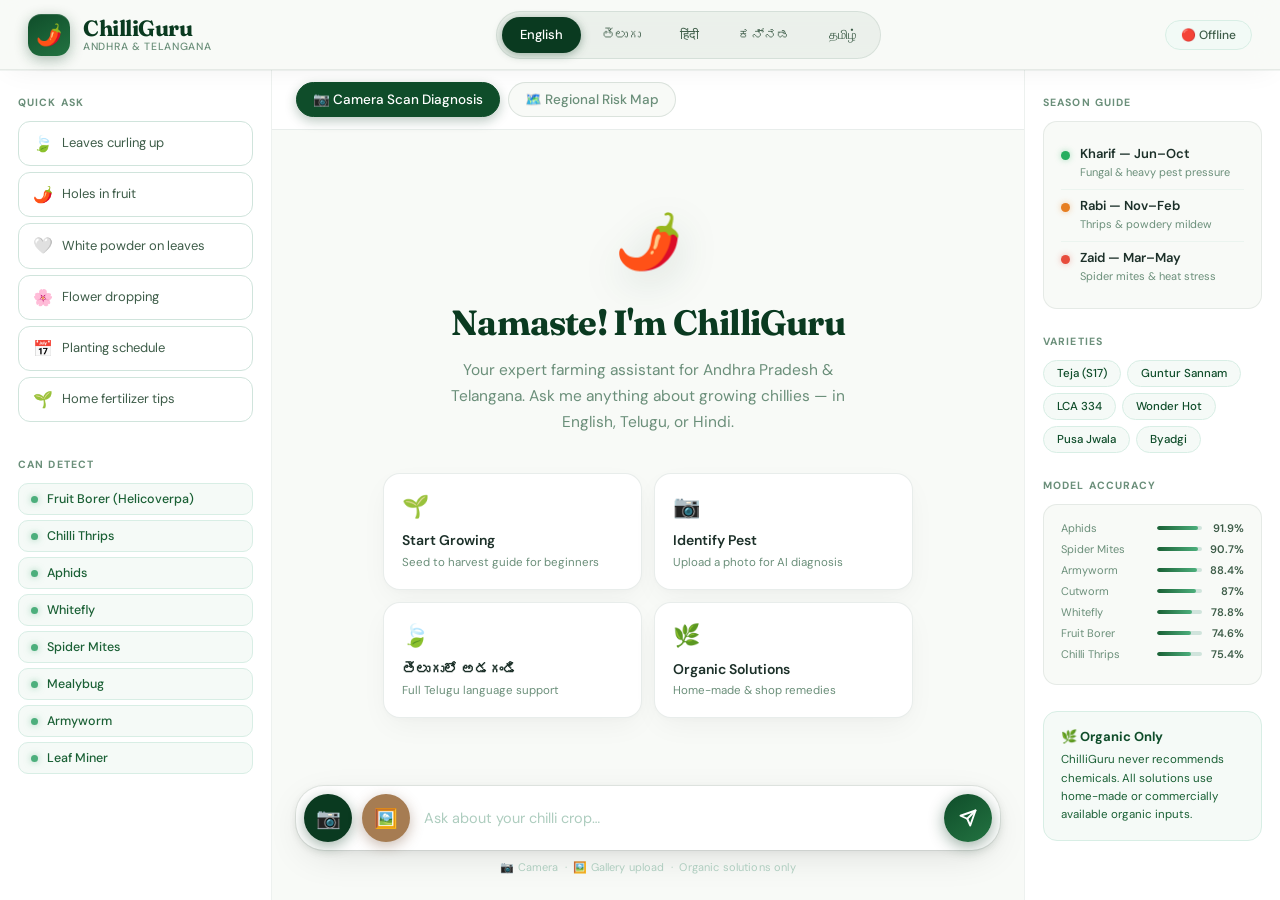
==== commit e90e1c42: "Add field-question MCQs to upload flow and fold answers into detection Frontend: when an image is at" ====
--- a/static/index.html
+++ b/static/index.html
@@ -128,6 +128,56 @@
         <img class="preview-img" id="previewImg" src="" alt="">
         <span id="previewName">photo.jpg</span>
         <button class="remove-img" onclick="removeImage()" aria-label="Remove image">✕</button>
+
+        <!-- Quick field questions — improve detection accuracy (optional) -->
+        <div class="field-mcq" id="fieldMcq">
+          <div class="field-mcq-title">Answer a few quick questions for a more accurate diagnosis (optional):</div>
+          <label class="field-q">
+            <span>🌱 How old is the plant?</span>
+            <select id="q_plant_age">
+              <option value="">Select…</option>
+              <option value="seedling">Seedling / nursery (0–4 weeks)</option>
+              <option value="vegetative">Young plant (1–2 months)</option>
+              <option value="flowering">Flowering (2–3 months)</option>
+              <option value="fruiting">Fruiting / harvest (3+ months)</option>
+            </select>
+          </label>
+          <label class="field-q">
+            <span>🔍 What do you mainly see?</span>
+            <select id="q_observed">
+              <option value="">Select…</option>
+              <option value="tiny_insects">Tiny insects on leaves / shoots</option>
+              <option value="holes">Holes in leaves or fruit</option>
+              <option value="white_cottony">White cottony sticky clusters</option>
+              <option value="webbing_dots">Fine webbing / tiny moving dots</option>
+              <option value="curl_yellow">Leaves curling or yellowing</option>
+              <option value="white_powder">Dry white powder on leaves</option>
+              <option value="spots">Dark / brown spots on leaves</option>
+              <option value="not_sure">Not sure</option>
+            </select>
+          </label>
+          <label class="field-q">
+            <span>📍 Which part is mainly affected?</span>
+            <select id="q_affected">
+              <option value="">Select…</option>
+              <option value="new_leaves">New leaves / top shoots</option>
+              <option value="all_leaves">Most leaves</option>
+              <option value="stem">Stem / branches</option>
+              <option value="fruit">Fruit / pods</option>
+              <option value="flowers">Flowers / buds</option>
+            </select>
+          </label>
+          <label class="field-q">
+            <span>🍃 If leaves curl, which way?</span>
+            <select id="q_curl">
+              <option value="">Select…</option>
+              <option value="upward">Curling upward (cup shape)</option>
+              <option value="downward">Curling downward (boat shape)</option>
+              <option value="none">Not curling</option>
+              <option value="not_sure">Not sure</option>
+            </select>
+          </label>
+        </div>
       </div>
 
       <!-- Floating Input Dock -->
--- a/static/css/style.css
+++ b/static/css/style.css
@@ -579,6 +579,39 @@
   margin-bottom: 14px;
 }
 
+/* ── Leaf curl / leaf-age morphology strip ──────────────────────────────── */
+.morph-strip {
+  margin: 4px 0 14px;
+  padding: 10px 12px;
+  background: rgba(0, 0, 0, 0.04);
+  border-left: 3px solid var(--e-700, #2e7d32);
+  border-radius: 8px;
+  font-size: 14px;
+}
+.morph-row {
+  display: flex;
+  justify-content: space-between;
+  gap: 10px;
+  padding: 2px 0;
+}
+.morph-key { font-weight: 700; color: var(--e-700, #2e7d32); }
+.morph-val { font-weight: 600; }
+.morph-telugu {
+  font-size: 13px;
+  color: var(--e-700, #2e7d32);
+  opacity: 0.85;
+  margin: 2px 0 4px;
+}
+.morph-mimicry {
+  margin-top: 6px;
+  padding: 6px 8px;
+  background: rgba(214, 158, 46, 0.16);
+  border-radius: 6px;
+  font-weight: 600;
+  font-size: 13px;
+  line-height: 1.3;
+}
+
 .det-confidence {
   font-size: 17px;
   font-weight: 800;
@@ -648,7 +681,50 @@
   color: var(--e-700);
 }
 
-.image-preview.show { display: flex; }
+.image-preview.show { display: flex; flex-wrap: wrap; }
+
+/* ── Field MCQ questions (improve detection accuracy) ────────────────────── */
+.field-mcq {
+  flex-basis: 100%;
+  width: 100%;
+  margin-top: 10px;
+  padding-top: 10px;
+  border-top: 1px dashed var(--e-200);
+  display: grid;
+  grid-template-columns: repeat(2, minmax(0, 1fr));
+  gap: 8px 12px;
+}
+.field-mcq-title {
+  grid-column: 1 / -1;
+  font-size: 12.5px;
+  font-weight: 600;
+  color: var(--e-700);
+  opacity: 0.9;
+}
+.field-q {
+  display: flex;
+  flex-direction: column;
+  gap: 3px;
+  font-size: 12px;
+  font-weight: 600;
+  color: var(--e-800);
+}
+.field-q select {
+  font-size: 13px;
+  padding: 7px 9px;
+  border: 1px solid var(--e-200);
+  border-radius: 9px;
+  background: var(--white, #fff);
+  color: var(--e-800);
+  cursor: pointer;
+}
+.field-q select:focus {
+  outline: none;
+  border-color: var(--e-700);
+}
+@media (max-width: 560px) {
+  .field-mcq { grid-template-columns: 1fr; }
+}
 
 .preview-img {
   width: 44px;
@@ -1040,33 +1116,24 @@
   white-space: pre-wrap;
 }
 
-.streaming-cursor::after {
-  content: "▋";
-  animation: blink-cursor 1s step-start infinite;
-  color: var(--text-lt);
-  margin-left: 2px;
-}
-@keyframes blink-cursor {
-  50% { opacity: 0; }
-}
-
 /* Tabs Container */
 .tab-container {
   display: flex;
   gap: 8px;
   padding: 12px 24px;
-  background: var(--white);
-  border-bottom: 1px solid var(--border);
+  background: var(--surface);
+  border-bottom: 1px solid rgba(10, 58, 32, 0.09);
   position: sticky;
   top: 0;
   z-index: 10;
+  flex-shrink: 0;
 }
 .tab-btn {
   padding: 8px 16px;
   border-radius: 20px;
-  border: 1px solid var(--border);
-  background: var(--cream);
-  color: var(--text-lt);
+  border: 1px solid rgba(10, 58, 32, 0.12);
+  background: var(--bg);
+  color: var(--ink-400);
   font-family: inherit;
   font-weight: 500;
   cursor: pointer;
@@ -1074,16 +1141,18 @@
   display: flex;
   align-items: center;
   gap: 6px;
+  font-size: 13.5px;
 }
 .tab-btn:hover {
-  background: var(--border);
-  color: var(--text);
+  background: var(--e-25);
+  color: var(--ink-800);
+  border-color: var(--e-200);
 }
 .tab-btn.active {
-  background: var(--green);
-  color: var(--white);
-  border-color: var(--green);
-  box-shadow: 0 4px 12px rgba(45, 106, 79, 0.2);
+  background: var(--e-800);
+  color: var(--surface);
+  border-color: var(--e-800);
+  box-shadow: 0 4px 12px rgba(10, 58, 32, 0.28);
 }
 .tab-panel {
   display: none;
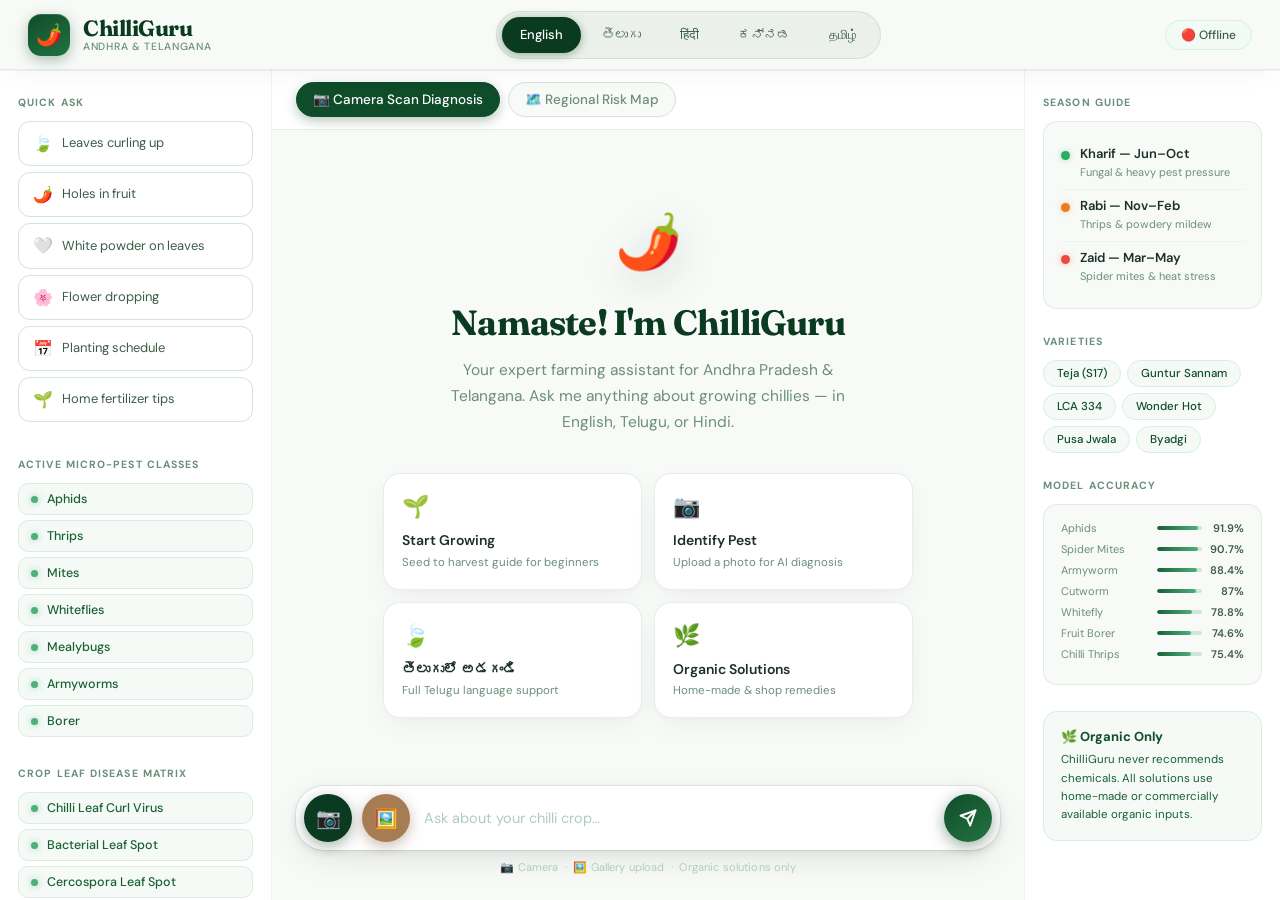
==== commit cb2757d1: "Fix Groq key leak, hardcoded dataset path; add agronomy knowledge base - Route all frontend LLM call" ====
--- a/static/index.html
+++ b/static/index.html
@@ -11,6 +11,7 @@
 <!-- Leaflet Map CSS & JS -->
 <link rel="stylesheet" href="https://unpkg.com/leaflet@1.9.4/dist/leaflet.css" integrity="sha256-p4NxAoJBhIIN+hmNHrzRCf9tD/miZyoHS5obTRR9BMY=" crossorigin="" />
 <script src="https://unpkg.com/leaflet@1.9.4/dist/leaflet.js" integrity="sha256-20nQCchB9co0qIjJZRGuk2/Z9VM+kNiyxNV1lvTlZBo=" crossorigin=""></script>
+<script src="https://cdn.jsdelivr.net/npm/marked/marked.min.js"></script>
 </head>
 <body>
 
@@ -68,16 +69,25 @@
     </div>
 
     <div>
-      <div class="section-label">Can Detect</div>
+      <div class="section-label">Active Micro-Pest Classes</div>
       <div class="pest-list">
-        <div class="pest-tag"><div class="pest-dot"></div>Fruit Borer (Helicoverpa)</div>
-        <div class="pest-tag"><div class="pest-dot"></div>Chilli Thrips</div>
         <div class="pest-tag"><div class="pest-dot"></div>Aphids</div>
-        <div class="pest-tag"><div class="pest-dot"></div>Whitefly</div>
-        <div class="pest-tag"><div class="pest-dot"></div>Spider Mites</div>
-        <div class="pest-tag"><div class="pest-dot"></div>Mealybug</div>
-        <div class="pest-tag"><div class="pest-dot"></div>Armyworm</div>
-        <div class="pest-tag"><div class="pest-dot"></div>Leaf Miner</div>
+        <div class="pest-tag"><div class="pest-dot"></div>Thrips</div>
+        <div class="pest-tag"><div class="pest-dot"></div>Mites</div>
+        <div class="pest-tag"><div class="pest-dot"></div>Whiteflies</div>
+        <div class="pest-tag"><div class="pest-dot"></div>Mealybugs</div>
+        <div class="pest-tag"><div class="pest-dot"></div>Armyworms</div>
+        <div class="pest-tag"><div class="pest-dot"></div>Borer</div>
+      </div>
+    </div>
+
+    <div>
+      <div class="section-label">Crop Leaf Disease Matrix</div>
+      <div class="pest-list">
+        <div class="pest-tag"><div class="pest-dot"></div>Chilli Leaf Curl Virus</div>
+        <div class="pest-tag"><div class="pest-dot"></div>Bacterial Leaf Spot</div>
+        <div class="pest-tag"><div class="pest-dot"></div>Cercospora Leaf Spot</div>
+        <div class="pest-tag"><div class="pest-dot"></div>Powdery Mildew</div>
       </div>
     </div>
 
@@ -120,6 +130,35 @@
               <div class="wc-desc">Home-made &amp; shop remedies</div>
             </div>
           </div>
+        </div>
+      </div>
+
+      <!-- Scientist HITL Validation Panel -->
+      <div id="scientist-validation-panel" style="display: none; padding: 16px; margin: 12px 24px; background: rgba(255, 255, 255, 0.9); border: 1.5px solid var(--border); border-radius: 12px; box-shadow: 0 4px 15px rgba(0,0,0,0.05); font-family: 'DM Sans', sans-serif;">
+        <p style="font-weight: 600; font-size: 14px; margin: 0 0 12px 0; color: var(--text);">Is this diagnosis accurate according to field rules?</p>
+        <div style="display: flex; gap: 12px; align-items: center; flex-wrap: wrap;">
+          <button id="btn-validate-yes" style="padding: 10px 16px; border: none; border-radius: 8px; background-color: #27ae60; color: white; font-weight: 600; cursor: pointer; transition: all 0.2s; display: flex; align-items: center; gap: 6px;" aria-label="Yes, Confirmed">
+            ✅ Yes, Confirmed
+          </button>
+          <button id="btn-validate-no" style="padding: 10px 16px; border: 1.5px solid #c0392b; border-radius: 8px; background-color: transparent; color: #c0392b; font-weight: 600; cursor: pointer; transition: all 0.2s; display: flex; align-items: center; gap: 6px;" aria-label="No, Overrule">
+            ❌ No, Overrule
+          </button>
+          
+          <select id="scientist-class-select" style="display: none; padding: 8px 12px; border-radius: 8px; border: 1.5px solid var(--border); background-color: white; font-family: inherit; font-size: 14px; color: var(--text); outline: none; cursor: pointer;">
+            <option value="" disabled selected>Select correct classification...</option>
+            <option value="aphids">Aphids (పేను పురుగు)</option>
+            <option value="whitefly_leaf_damage">Whitefly Leaf Damage (తెల్ల ఈగ ఆకు నష్టం)</option>
+            <option value="fruit_borer">Fruit Borer (పండు తొలిచే పురుగు)</option>
+            <option value="tobacco_caterpillar">Tobacco Caterpillar (గొంగళి పురుగు)</option>
+            <option value="yellow_thrips">Yellow Thrips (తామర పురుగు)</option>
+            <option value="broad_mites">Broad Mites (ఎర్ర సాలె పురుగు)</option>
+            <option value="invasive_black_thrips">Invasive Black Thrips (నల్ల తామర పురుగు)</option>
+            <option value="mealybugs">Mealybugs (పిండి పురుగు)</option>
+            <option value="leaf_curl_virus">Leaf Curl Virus (ఆకు ముడత వైరస్)</option>
+            <option value="bacterial_leaf_spot">Bacterial Leaf Spot (బ్యాక్టీరియల్ ఆకు మచ్చ తెగులు)</option>
+            <option value="cercospora_leaf_spot">Cercospora Leaf Spot (సెర్కోస్పోరా ఆకు మచ్చ తెగులు)</option>
+            <option value="powdery_mildew">Powdery Mildew (బూడిద తెగులు)</option>
+          </select>
         </div>
       </div>
 
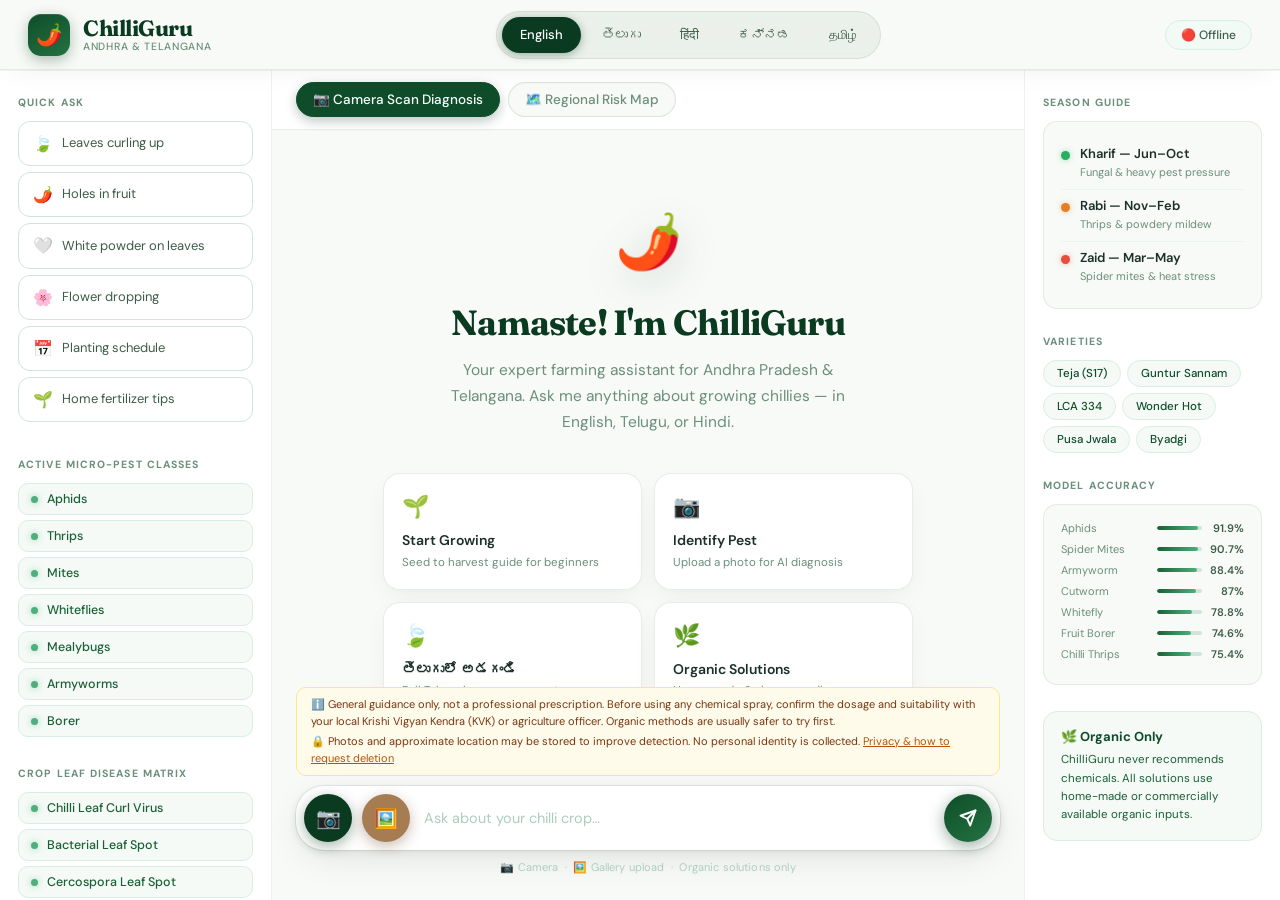
==== commit 19252d2f: "Add production hardening (threaded worker, retries, health checks, observability) and governance lay" ====
--- a/static/index.html
+++ b/static/index.html
@@ -219,6 +219,9 @@
         </div>
       </div>
 
+      <!-- Advice-liability + data-privacy notice — persistent, populated/translated by app.js -->
+      <div class="app-notice-bar" id="appNoticeBar"></div>
+
       <!-- Floating Input Dock -->
       <div class="input-area">
         <div class="input-box">
--- a/static/css/style.css
+++ b/static/css/style.css
@@ -886,6 +886,23 @@
   letter-spacing: 0.15px;
 }
 
+/* Advice-liability + data-privacy notice bar — persistent but compact, sits
+   just above the input dock so it's always visible near the chat/result
+   area without competing with the conversation for space. */
+.app-notice-bar {
+  background: var(--am-50);
+  border: 1px solid var(--am-200);
+  border-radius: 10px;
+  padding: 8px 14px;
+  margin: 0 24px 10px 24px;
+  font-size: 11px;
+  line-height: 1.55;
+  color: var(--am-900);
+}
+.app-notice-bar p { margin: 0; }
+.app-notice-bar p + p { margin-top: 3px; }
+.app-notice-bar a { color: var(--am-700); text-decoration: underline; }
+
 /* ─────────────────────────────────────────────────────────────────────────────
    Right Sidebar
 ───────────────────────────────────────────────────────────────────────────── */
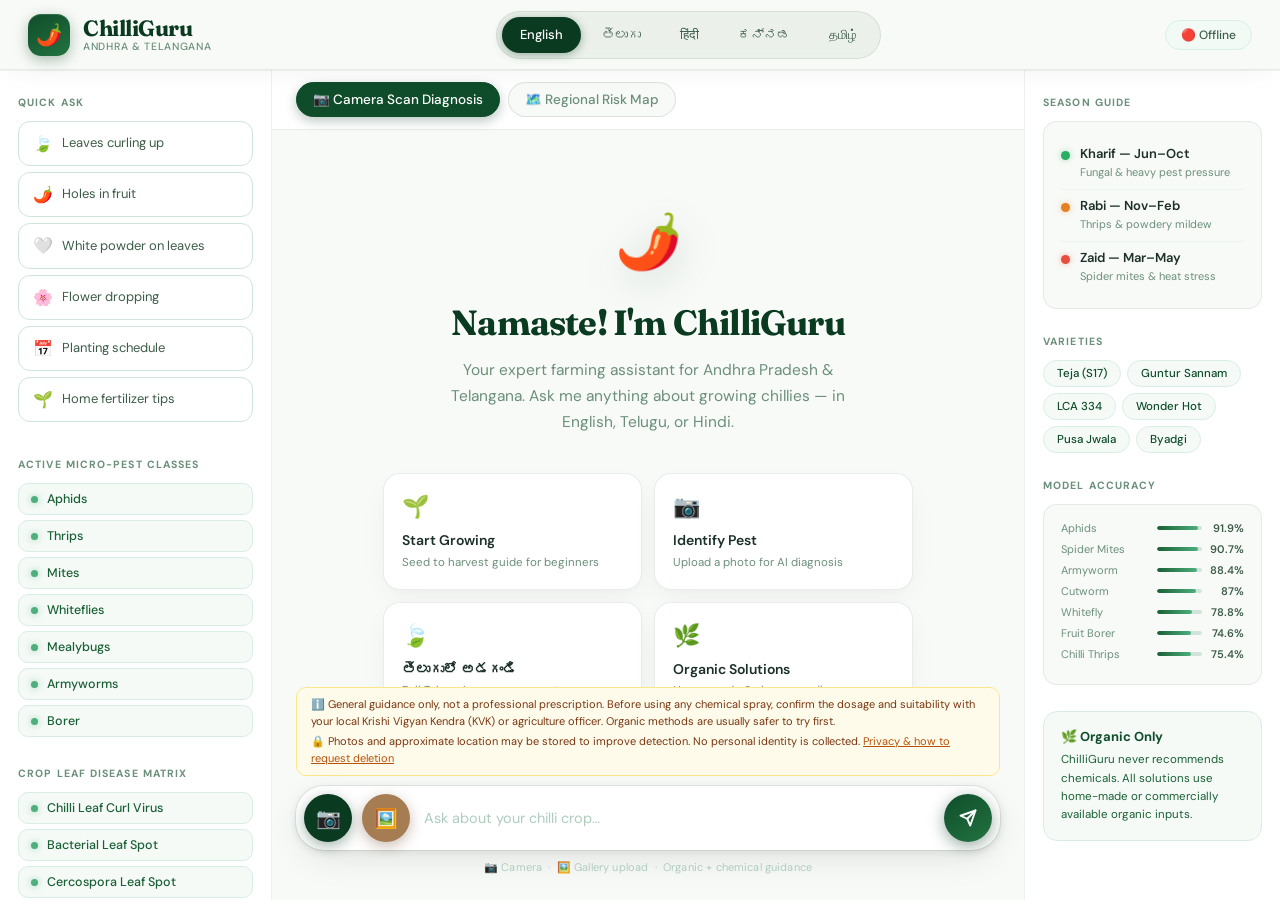
==== commit 5cd03930: "Remove static pre-upload field-mcq grid; fix organic-only label The screenshot-reported bug (4 fixed" ====
--- a/static/index.html
+++ b/static/index.html
@@ -167,56 +167,6 @@
         <img class="preview-img" id="previewImg" src="" alt="">
         <span id="previewName">photo.jpg</span>
         <button class="remove-img" onclick="removeImage()" aria-label="Remove image">✕</button>
-
-        <!-- Quick field questions — improve detection accuracy (optional) -->
-        <div class="field-mcq" id="fieldMcq">
-          <div class="field-mcq-title">Answer a few quick questions for a more accurate diagnosis (optional):</div>
-          <label class="field-q">
-            <span>🌱 How old is the plant?</span>
-            <select id="q_plant_age">
-              <option value="">Select…</option>
-              <option value="seedling">Seedling / nursery (0–4 weeks)</option>
-              <option value="vegetative">Young plant (1–2 months)</option>
-              <option value="flowering">Flowering (2–3 months)</option>
-              <option value="fruiting">Fruiting / harvest (3+ months)</option>
-            </select>
-          </label>
-          <label class="field-q">
-            <span>🔍 What do you mainly see?</span>
-            <select id="q_observed">
-              <option value="">Select…</option>
-              <option value="tiny_insects">Tiny insects on leaves / shoots</option>
-              <option value="holes">Holes in leaves or fruit</option>
-              <option value="white_cottony">White cottony sticky clusters</option>
-              <option value="webbing_dots">Fine webbing / tiny moving dots</option>
-              <option value="curl_yellow">Leaves curling or yellowing</option>
-              <option value="white_powder">Dry white powder on leaves</option>
-              <option value="spots">Dark / brown spots on leaves</option>
-              <option value="not_sure">Not sure</option>
-            </select>
-          </label>
-          <label class="field-q">
-            <span>📍 Which part is mainly affected?</span>
-            <select id="q_affected">
-              <option value="">Select…</option>
-              <option value="new_leaves">New leaves / top shoots</option>
-              <option value="all_leaves">Most leaves</option>
-              <option value="stem">Stem / branches</option>
-              <option value="fruit">Fruit / pods</option>
-              <option value="flowers">Flowers / buds</option>
-            </select>
-          </label>
-          <label class="field-q">
-            <span>🍃 If leaves curl, which way?</span>
-            <select id="q_curl">
-              <option value="">Select…</option>
-              <option value="upward">Curling upward (cup shape)</option>
-              <option value="downward">Curling downward (boat shape)</option>
-              <option value="none">Not curling</option>
-              <option value="not_sure">Not sure</option>
-            </select>
-          </label>
-        </div>
       </div>
 
       <!-- Advice-liability + data-privacy notice — persistent, populated/translated by app.js -->
@@ -240,7 +190,7 @@
             </svg>
           </button>
         </div>
-        <div class="input-hint">📷 Camera &nbsp;·&nbsp; 🖼️ Gallery upload &nbsp;·&nbsp; Organic solutions only</div>
+        <div class="input-hint">📷 Camera &nbsp;·&nbsp; 🖼️ Gallery upload &nbsp;·&nbsp; Organic + chemical guidance</div>
       </div>
     </div>
 
--- a/static/css/style.css
+++ b/static/css/style.css
@@ -272,6 +272,82 @@
 
 .quick-btn .q-icon { font-size: 16px; flex-shrink: 0; }
 
+/* Vision-guided adaptive triage — one question, plain-language option buttons */
+.triage-options {
+  display: flex;
+  flex-direction: column;
+  gap: 6px;
+  margin-top: 10px;
+}
+
+.triage-option-btn {
+  text-align: left;
+  padding: 10px 14px;
+  border-radius: 12px;
+  border: 1px solid var(--ink-100);
+  background: var(--surface);
+  font-size: 13px;
+  font-family: 'DM Sans', sans-serif;
+  color: var(--ink-600);
+  cursor: pointer;
+  transition: all 0.18s ease;
+  line-height: 1.45;
+}
+
+.triage-option-btn:hover:not(:disabled) {
+  background: var(--e-25);
+  border-color: var(--e-200);
+  color: var(--e-800);
+}
+
+.triage-option-btn:disabled {
+  opacity: 0.55;
+  cursor: default;
+}
+
+/* Outcome-tracking — "save this case" card shown after every diagnosis */
+.case-save-card {
+  display: flex;
+  flex-direction: column;
+  gap: 8px;
+}
+
+.case-save-code {
+  font-size: 22px;
+  font-weight: 700;
+  letter-spacing: 2px;
+  color: var(--e-800);
+  background: var(--e-25);
+  border: 1px dashed var(--e-200);
+  border-radius: 10px;
+  padding: 8px 14px;
+  text-align: center;
+}
+
+.case-save-copy-btn {
+  align-self: flex-start;
+  padding: 7px 14px;
+  border-radius: 10px;
+  border: 1px solid var(--ink-100);
+  background: var(--surface);
+  font-size: 13px;
+  font-family: 'DM Sans', sans-serif;
+  color: var(--e-700);
+  cursor: pointer;
+  transition: all 0.18s ease;
+}
+
+.case-save-copy-btn:hover {
+  background: var(--e-25);
+  border-color: var(--e-200);
+}
+
+.case-save-link {
+  font-size: 12px;
+  color: var(--ink-400);
+  word-break: break-all;
+}
+
 /* Pest tags */
 .pest-list { display: flex; flex-direction: column; gap: 5px; }
 
@@ -683,48 +759,6 @@
 
 .image-preview.show { display: flex; flex-wrap: wrap; }
 
-/* ── Field MCQ questions (improve detection accuracy) ────────────────────── */
-.field-mcq {
-  flex-basis: 100%;
-  width: 100%;
-  margin-top: 10px;
-  padding-top: 10px;
-  border-top: 1px dashed var(--e-200);
-  display: grid;
-  grid-template-columns: repeat(2, minmax(0, 1fr));
-  gap: 8px 12px;
-}
-.field-mcq-title {
-  grid-column: 1 / -1;
-  font-size: 12.5px;
-  font-weight: 600;
-  color: var(--e-700);
-  opacity: 0.9;
-}
-.field-q {
-  display: flex;
-  flex-direction: column;
-  gap: 3px;
-  font-size: 12px;
-  font-weight: 600;
-  color: var(--e-800);
-}
-.field-q select {
-  font-size: 13px;
-  padding: 7px 9px;
-  border: 1px solid var(--e-200);
-  border-radius: 9px;
-  background: var(--white, #fff);
-  color: var(--e-800);
-  cursor: pointer;
-}
-.field-q select:focus {
-  outline: none;
-  border-color: var(--e-700);
-}
-@media (max-width: 560px) {
-  .field-mcq { grid-template-columns: 1fr; }
-}
 
 .preview-img {
   width: 44px;
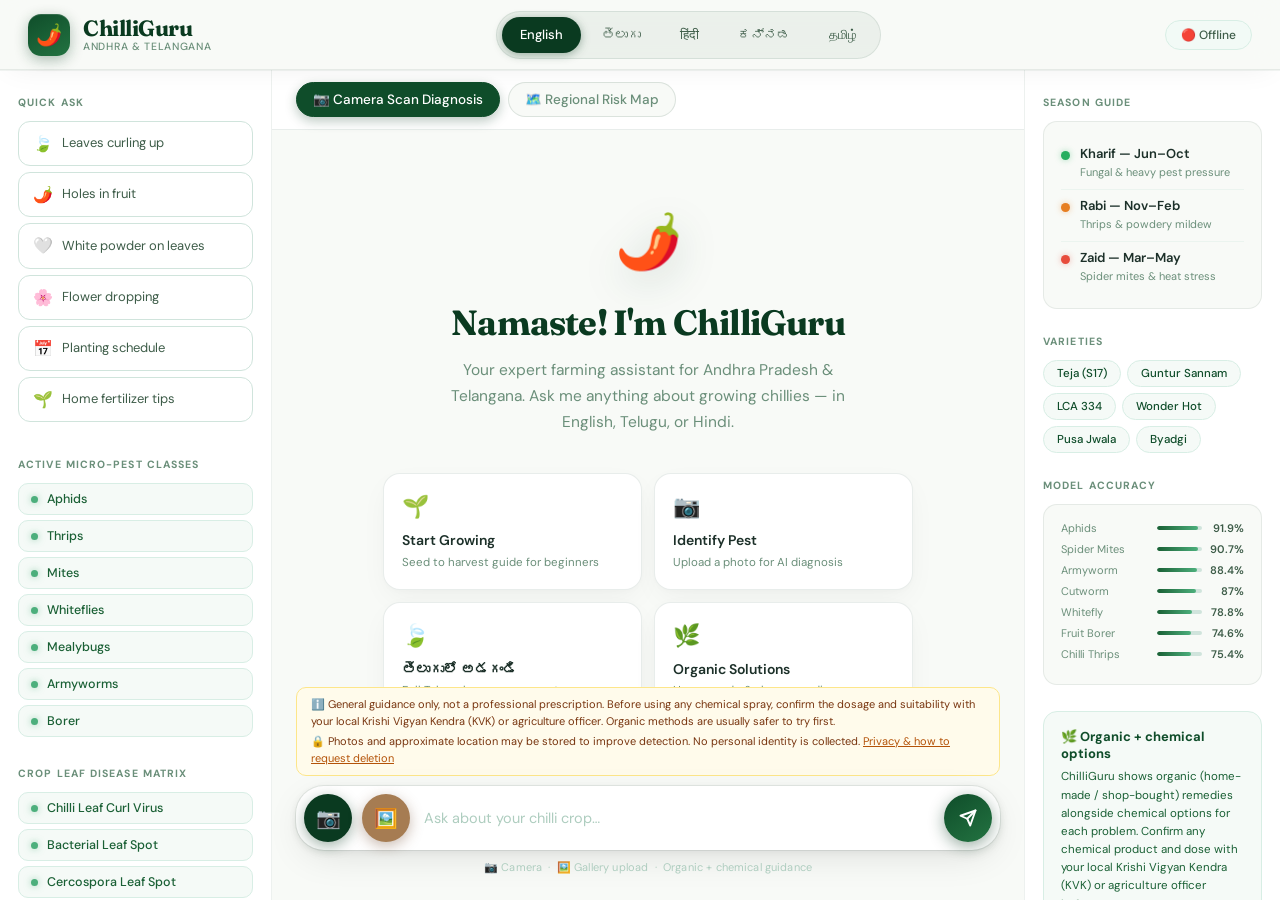
==== commit 45b0adc9: "Fix triage skipping questions on single low-confidence detections Root cause: the /detect pest-triag" ====
--- a/static/index.html
+++ b/static/index.html
@@ -270,8 +270,8 @@
     </div>
 
     <div class="organic-panel">
-      <div class="organic-title">🌿 Organic Only</div>
-      <div class="organic-body">ChilliGuru never recommends chemicals. All solutions use home-made or commercially available organic inputs.</div>
+      <div class="organic-title">🌿 Organic + chemical options</div>
+      <div class="organic-body">ChilliGuru shows organic (home-made / shop-bought) remedies alongside chemical options for each problem. Confirm any chemical product and dose with your local Krishi Vigyan Kendra (KVK) or agriculture officer before use.</div>
     </div>
 
   </aside>
